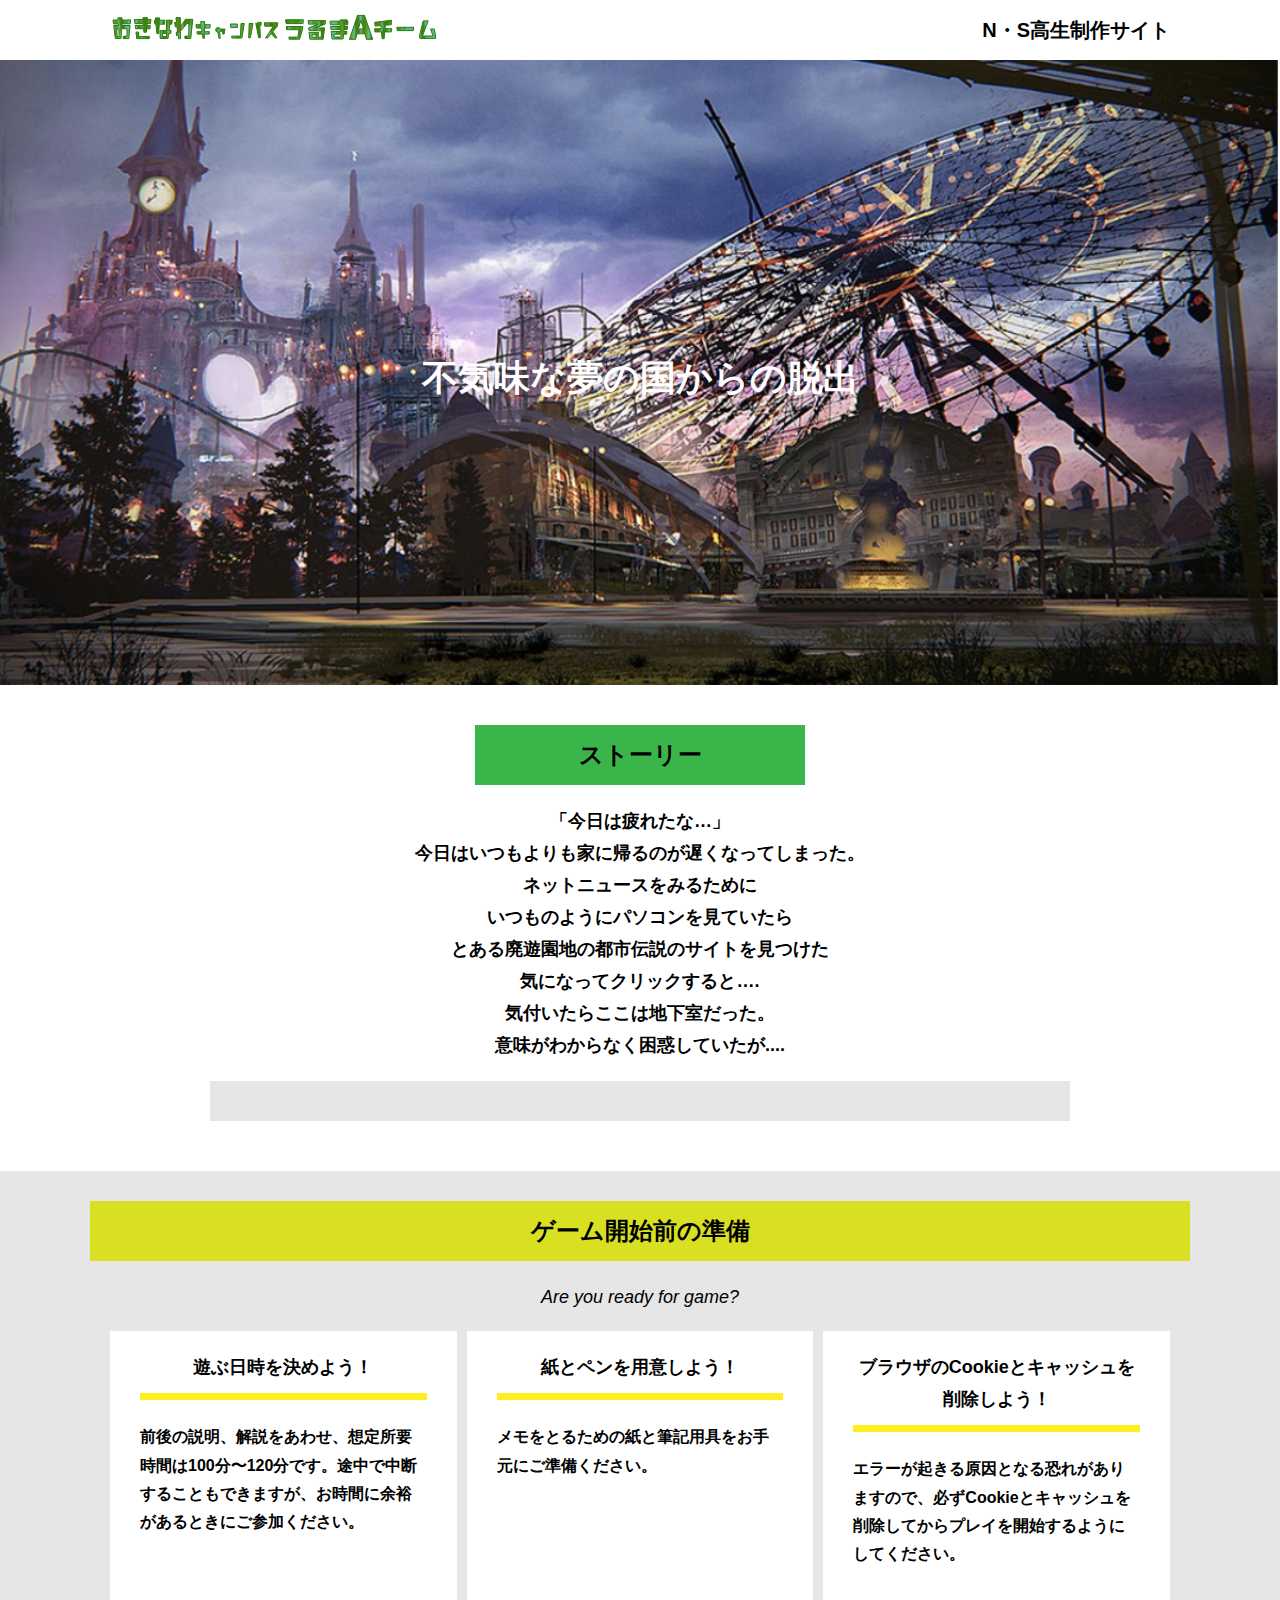
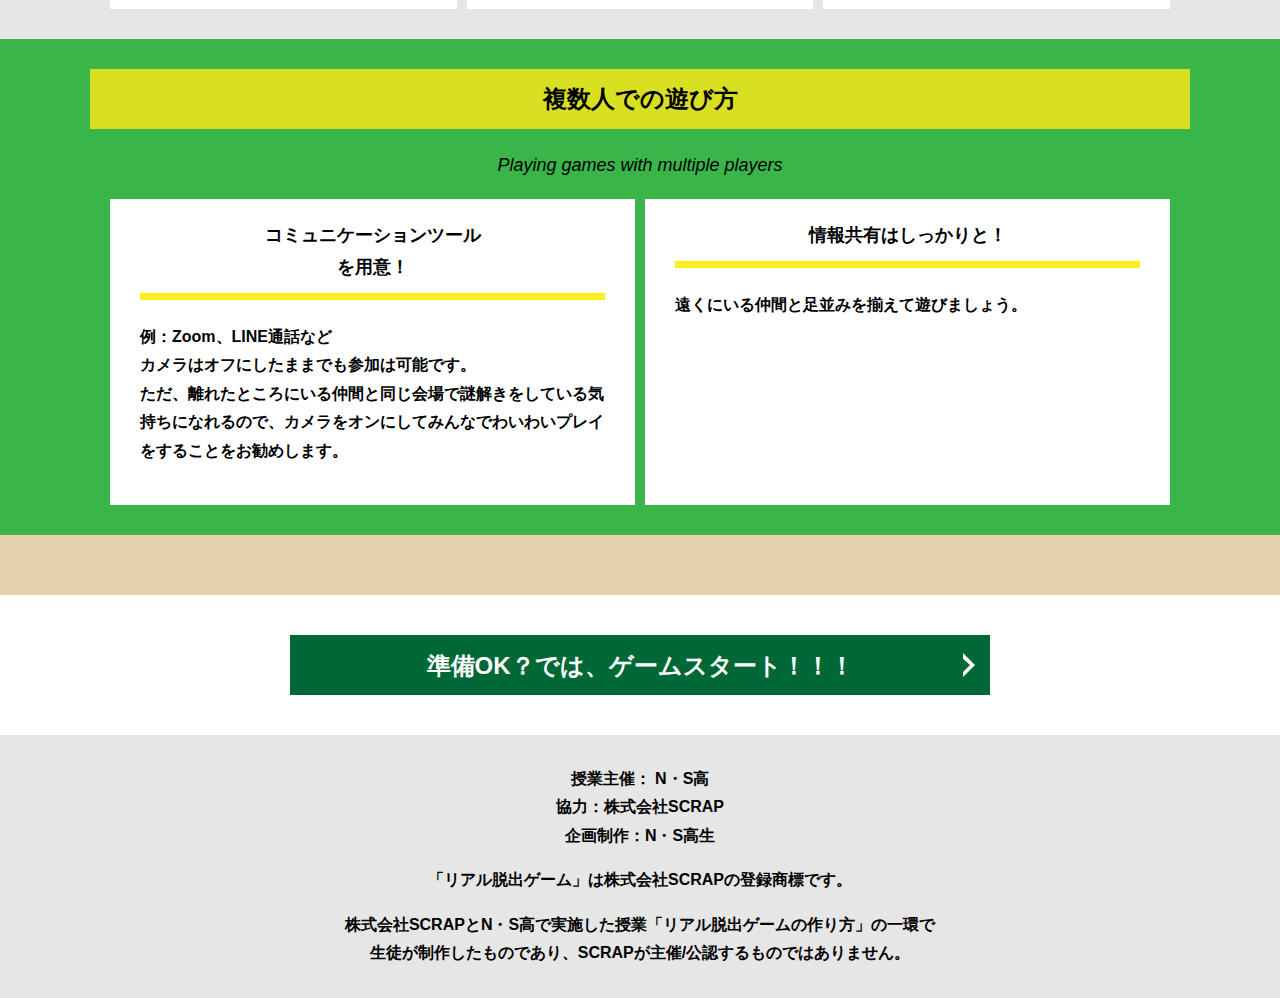
==== index.html @ d74c8246 "Update index.html" ====
<!DOCTYPE html>
<html lang="ja">
<head>
  <meta charset="UTF-8">
  <meta http-equiv="X-UA-Compatible" content="IE=edge">
  <meta name="viewport" content="width=device-width, initial-scale=1.0">
  <title>不気味な夢の国からの脱出 │ Project N</title>
  <link rel="stylesheet" href="assets/css/normalize.css">
  <link rel="stylesheet" href="assets/css/style.css">
</head>
<body>
  <svg width="0" height="0" class="hidden">
    <symbol xmlns="http://www.w3.org/2000/svg" viewBox="0 0 12.47 24.94" id="arrow" class="arrow_svg">
      <title>arrow</title>
      <polygon points="0 24.94 0 19.66 7.35 12.47 0 5.92 0 0 12.47 12.47 0 24.94"/>
    </symbol>
  </svg>
  <header class="header">
    <div class="container">
      <div class="header__logo"><img src="assets/images/logo.svg" alt="チームロゴ"></div>
      <div class="header__name">N・S高生制作サイト</div>
    </div>
  </header>
  <main class="main index-page">
    <!-- タイトルエリア　ここから -->
    <div class="main-title">
      <img src="assets/images/home.png" alt="" />
        <p class="main-title-text">不気味な夢の国からの脱出</p>
    </div>
    <!-- タイトルエリア　ここまで -->
    <section class="section section--story">
      <div class="container">
        <h2 class="section-title section-title--keycolor section-title--story">ストーリー</h2>
        <div class="story">
          <p class="text-center">「今日は疲れたな…」 <br>
              今日はいつもよりも家に帰るのが遅くなってしまった。<br>
              ネットニュースをみるために<br>
              いつものようにパソコンを見ていたら<br>
              とある廃遊園地の都市伝説のサイトを見つけた<br>
              気になってクリックすると….<br>
              気付いたらここは地下室だった。<br>
              意味がわからなく困惑していたが....</p>
          <div class="story__note__outer bg-color--gray">
            <ul class="story__note">
            </ul>
          </div>
        </div>
      </div>
    </section>
    <section class="section bg-color--gray">
      <div class="container">
        <h2 class="section-title">ゲーム開始前の準備</h2>
        <p class="font-eng text-center">Are you ready for game?</p>
        <!--
          class名"row"内のclass名"column"が横並びになります。
          改行する場合は以下のように追加してください。
          <div class="row">
            <div class="column">
              ～ 内容 ～
            </div>
          </div>
        -->
        <div class="row">
          <div class="column">
            <div class="card">
              <h3 class="card__title">遊ぶ日時を決めよう！</h3>
              <p class="card__content">前後の説明、解説をあわせ、想定所要時間は100分〜120分です。途中で中断することもできますが、お時間に余裕があるときにご参加ください。</p>
            </div>
          </div>
          <div class="column">
            <div class="card">
              <h3 class="card__title">紙とペンを用意しよう！</h3>
              <p class="card__content">メモをとるための紙と筆記用具をお手元にご準備ください。</p>
            </div>
          </div>
          <div class="column">
            <div class="card">
              <h3 class="card__title">ブラウザのCookieとキャッシュを<br>削除しよう！</h3>
              <p class="card__content">エラーが起きる原因となる恐れがありますので、必ずCookieとキャッシュを削除してからプレイを開始するようにしてください。</p>
            </div>
          </div>
        </div>
      </div>
    </section>
    <section class="section bg-color--keycolor">
      <div class="container">
        <h2 class="section-title">複数人での遊び方</h2>
        <p class="font-eng text-center">Playing games with multiple players</p>
        <div class="row">
          <div class="column">
            <div class="card">
              <h3 class="card__title">コミュニケーションツール<br>を用意！</h3>
              <p class="card__content">例：Zoom、LINE通話など<br>
                カメラはオフにしたままでも参加は可能です。<br>
                ただ、離れたところにいる仲間と同じ会場で謎解きをしている気持ちになれるので、カメラをオンにしてみんなでわいわいプレイをすることをお勧めします。</p>
            </div>
          </div>
          
          <div class="column">
            <div class="card">
              <h3 class="card__title">情報共有はしっかりと！</h3>
              <p class="card__content">遠くにいる仲間と足並みを揃えて遊びましょう。</p>
            </div>
          </div>
        </div>
      </div>
    </section>
    <section class="section  bg-color--skin">
      <div class="container">
            
          </div>
    </section>
    <section class="section">
      <div class="container">
        <a class="btn" href="main.html">準備OK？では、ゲームスタート！！！<svg class="btn__arrow"><use xlink:href="#arrow"></use></svg></a>
      </div>
    </section>

  </main>
  <footer class="footer section bg-color--gray">
    <div class="container">
      <p class="text-center">授業主催： N・S高<br>協力：株式会社SCRAP<br>企画制作：N・S高生</p>
      <p class="text-center">「リアル脱出ゲーム」は株式会社SCRAPの登録商標です。</p>
      <p class="text-center">株式会社SCRAPとN・S高で実施した授業「リアル脱出ゲームの作り方」の一環で<br>生徒が制作したものであり、SCRAPが主催/公認するものではありません。</p>
    </div>
  </footer>
</body>
</html>
---- assets/css/style.css ----
@charset "UTF-8";
/****************************
 * 共通CSSのテンプレートです。
*****************************/
*,
*::before,
*::after {
  -webkit-box-sizing: border-box;
          box-sizing: border-box;
}

html {
  font-size: 18px;
  -webkit-box-sizing: border-box;
          box-sizing: border-box;
}

body {
  overflow-x: hidden;
  font-family: "游ゴシック体", "Yu Gothic", YuGothic, "ヒラギノ角ゴ Pro", "Hiragino Kaku Gothic Pro", "メイリオ", "Meiryo", sans-serif;
  font-size: 18px;
  line-height: 1.77778;
  font-weight: bold;
  text-decoration: none;
  border: none;
  list-style: none;
  color: #000;
  margin: 0;
}

img {
  width: 100%;
}

figure {
  margin: 0;
}

figcaption {
  margin-top: 30px;
  font-size: 14px;
}

@media screen and (max-width: 767px) {
  figcaption {
    font-size: 13px;
  }
}

input[type=text] {
  font-size: 18px;
  border: none;
  padding: 25px 35px;
  display: block;
  margin: 0 auto;
  max-width: 580px;
  width: 100%;
}

::-webkit-input-placeholder {
  color: #999;
}

:-ms-input-placeholder {
  color: #999;
}

::-ms-input-placeholder {
  color: #999;
}

::placeholder {
  color: #999;
}

button {
  cursor: pointer;
  display: block;
  border: none;
  margin: 0 auto;
  background-color: #006837;
  color: #fff;
  width: 287px;
  height: 55px;
}

/*******************
* Layout
*******************/
.section {
  padding-top: 30px;
  padding-bottom: 30px;
}

.section--clear {
  /* ステージクリア画面 */
  position: fixed;
  display: none;
  /* 読み込み時に一瞬表示されるのを防ぐ */
  -webkit-box-pack: center;
      -ms-flex-pack: center;
          justify-content: center;
  -webkit-box-align: center;
      -ms-flex-align: center;
          align-items: center;
  top: 0;
  bottom: 0;
  left: 0;
  right: 0;
  z-index: 200;
}

.section--clear.isClear {
  display: -webkit-box;
  display: -ms-flexbox;
  display: flex;
}

.container {
  width: 1100px;
  padding-left: 20px;
  padding-right: 20px;
  margin: 0 auto;
}

@media screen and (max-width: 1100px) {
  .container {
    width: calc(100% - 40px);
  }
}

.row {
  display: -webkit-box;
  display: -ms-flexbox;
  display: flex;
  -ms-flex-line-pack: stretch;
      align-content: stretch;
  gap: 10px;
}

.row + .row {
  margin-top: 20px;
}

.column {
  width: 100%;
}

.card {
  background-color: #fff;
  margin-bottom: 20px;
  height: 100%;
}

.card__title {
  font-size: 18px;
  text-align: center;
  margin: 0;
  padding: 20px 30px;
  position: relative;
  cursor: pointer;
}

.card__content {
  -webkit-transition: all 0.3s;
  transition: all 0.3s;
  font-size: 16px;
  padding: 20px 30px;
  margin: 0;
  position: relative;
}

.card__content::before {
  display: block;
  content: '';
  width: calc(100% - 60px);
  height: 7px;
  background-color: #fcee21;
  position: absolute;
  top: -10px;
  left: 30px;
}

.hint-page .card {
  height: auto;
}

.hint-page .card__content {
  display: none;
  text-align: center;
}

.hint-page .card__arrow {
  position: absolute;
  top: calc(50% - 12px);
  right: 45px;
  -webkit-transform: rotate(90deg);
          transform: rotate(90deg);
  -webkit-transition: all 0.3s;
  transition: all 0.3s;
  fill: #009245;
  width: 12px;
  height: 24px;
}

.hint-page .card.is-open .card__content {
  display: block;
}

.hint-page .card.is-open .card__arrow {
  -webkit-transform: rotate(-90deg);
          transform: rotate(-90deg);
}

.box {
  padding: 35px 30px;
}

.youtube {
  position: relative;
  width: 100%;
  padding-top: 56.25%;
}

.youtube iframe {
  position: absolute;
  top: 0;
  left: 0;
  width: 100%;
  height: 100%;
}

.youtube__container {
  max-width: 800px;
  margin: 0 auto;
}

/*********************
* Color
*********************/
.bg-color--keycolor {
  background-color: #39b54a;
}

.bg-color--subcolor {
  background-color: #d9e021;
}

.bg-color--gray {
  background-color: #e6e6e6;
}

/*********************
* title
**********************/

.main-title {
  position: relative;
          
}
.main-title img{
      width: 100%;
}

.main-title-text {
  font-family: serif;
  color: #fff;
  font-size: 36px;
  margin: 0;
  padding: 0;
  position: absolute;
  top: 50%;
  left: 50%;
  transform: translate(-50%,-50%);
  width: 100%;
  text-align: center;
 }


.sub-title {
  text-align: center;
  font-size: 18px;
  line-height: 1.66667;
}

.sub-title__bg {
  background-color: #fcee21;
  padding-left: 1rem;
  padding-right: 1rem;
}

.section-title {
  font-size: 24px;
  line-height: 1.75;
  text-align: center;
  padding: 9px 20px;
  background-color: #d9e021;
  margin: 0 -20px 20px -20px;
}

.section-title__stage {
  display: inline-block;
  margin-right: 2rem;
}

.section-title--keycolorlight {
  background-color: #8cc63f;
}

.section-title--keycolorlight .section-title__stage {
  color: #fff;
}

.section-title--keycolor {
  background-color: #39b54a;
}

.section-title--story {
  width: 330px;
  margin: 0 auto 20px;
}

.section-title--border {
  position: relative;
  font-size: 30px;
  text-align: center;
  line-height: 1.06667;
  margin: 0;
  padding-bottom: 15px;
  color: #006837;
}

.section-title--border::after {
  position: absolute;
  bottom: 0;
  left: calc(50% - 95px);
  display: block;
  content: '';
  background-color: #fff;
  height: 2.6px;
  width: 190px;
}

/******************
* text
******************/
.font-eng {
  font-style: italic;
  font-weight: normal;
}

/*************************
* Button
*************************/
.btn {
  display: block;
  text-decoration: none;
  cursor: pointer;
  background-color: #006837;
  color: #fff;
  font-size: 24px;
  line-height: 1.54167;
  text-align: center;
  padding: 11.5px;
  width: calc(100% - 40px);
  max-width: 700px;
  margin: 10px auto;
  position: relative;
}

.btn:hover {
  opacity: 0.7;
}

.btn__arrow {
  position: absolute;
  top: calc(50% - 12px);
  right: 15px;
  fill: #fff;
  width: 12px;
  height: 24px;
}

/****************
* header
*****************/
.header {
  background-color: #fff;
  height: 60px;
}

.header .container {
  display: -webkit-box;
  display: -ms-flexbox;
  display: flex;
  -webkit-box-pack: justify;
      -ms-flex-pack: justify;
          justify-content: space-between;
  -webkit-box-align: center;
      -ms-flex-align: center;
          align-items: center;
  height: 100%;
}

.header__logo {
  width: 330px;
  height: 42px;
}

.header__name {
  font-size: 20px;
  line-height: 1.1;
}

.footer {
  font-size: 16px;
}

.footer p:first-child {
  margin-top: 0;
}

.footer p:last-child {
  margin-bottom: 0;
}

/********************
* main
********************/
.story__note {
  margin: 0;
}

.story__note__outer {
  width: 860px;
  display: -webkit-box;
  display: -ms-flexbox;
  display: flex;
  padding: 20px;
  margin: 20px auto;
  -webkit-box-pack: center;
      -ms-flex-pack: center;
          justify-content: center;
}

@media screen and (max-width: 940px) {
  .story__note__outer {
    width: 100%;
  }
}

.stage-column__container + .stage-column__container {
  border-top: 2px solid #fff;
}

.answer {
  font-size: 18px;
  margin-bottom: 20px;
  line-height: 80px;
  word-spacing: 20px;
}

.err-message {
  color: #c1272d;
  font-size: 18px;
  text-align: center;
}

.link-hint {
  text-align: center;
  display: block;
  margin-top: 20px;
}

.clear-message {
  background-color: #d9e021;
  padding: 30px 30px 60px;
  position: relative;
}

.clear-message__title {
  position: relative;
  display: block;
  text-align: center;
  color: #006837;
  font-size: 30px;
  padding-bottom: 10px;
  margin-bottom: 35px;
}

.clear-message__title::after {
  content: '';
  position: absolute;
  display: block;
  width: 183px;
  height: 2px;
  background-color: #fff;
  bottom: 0;
  left: calc(50% - (183px/2));
}

.clear-message__content {
  text-align: center;
}

.clear-message__btn {
  position: absolute;
  bottom: -30px;
  left: calc(50% - 144px);
  width: 288px;
  margin: 0;
}
.intro_text {
  text-align: center;
  background-color: white;
  margin: 0;
}
.bg-color--skin {
  background-color: #e4d3ab
}
/********************
* Utility
********************/
.text-center {
  text-align: center;
}

.text-left {
  text-align: left;
}

.text-right {
  text-align: right;
}

.hidden {
  display: none;
}
/*# sourceMappingURL=style.css.map */
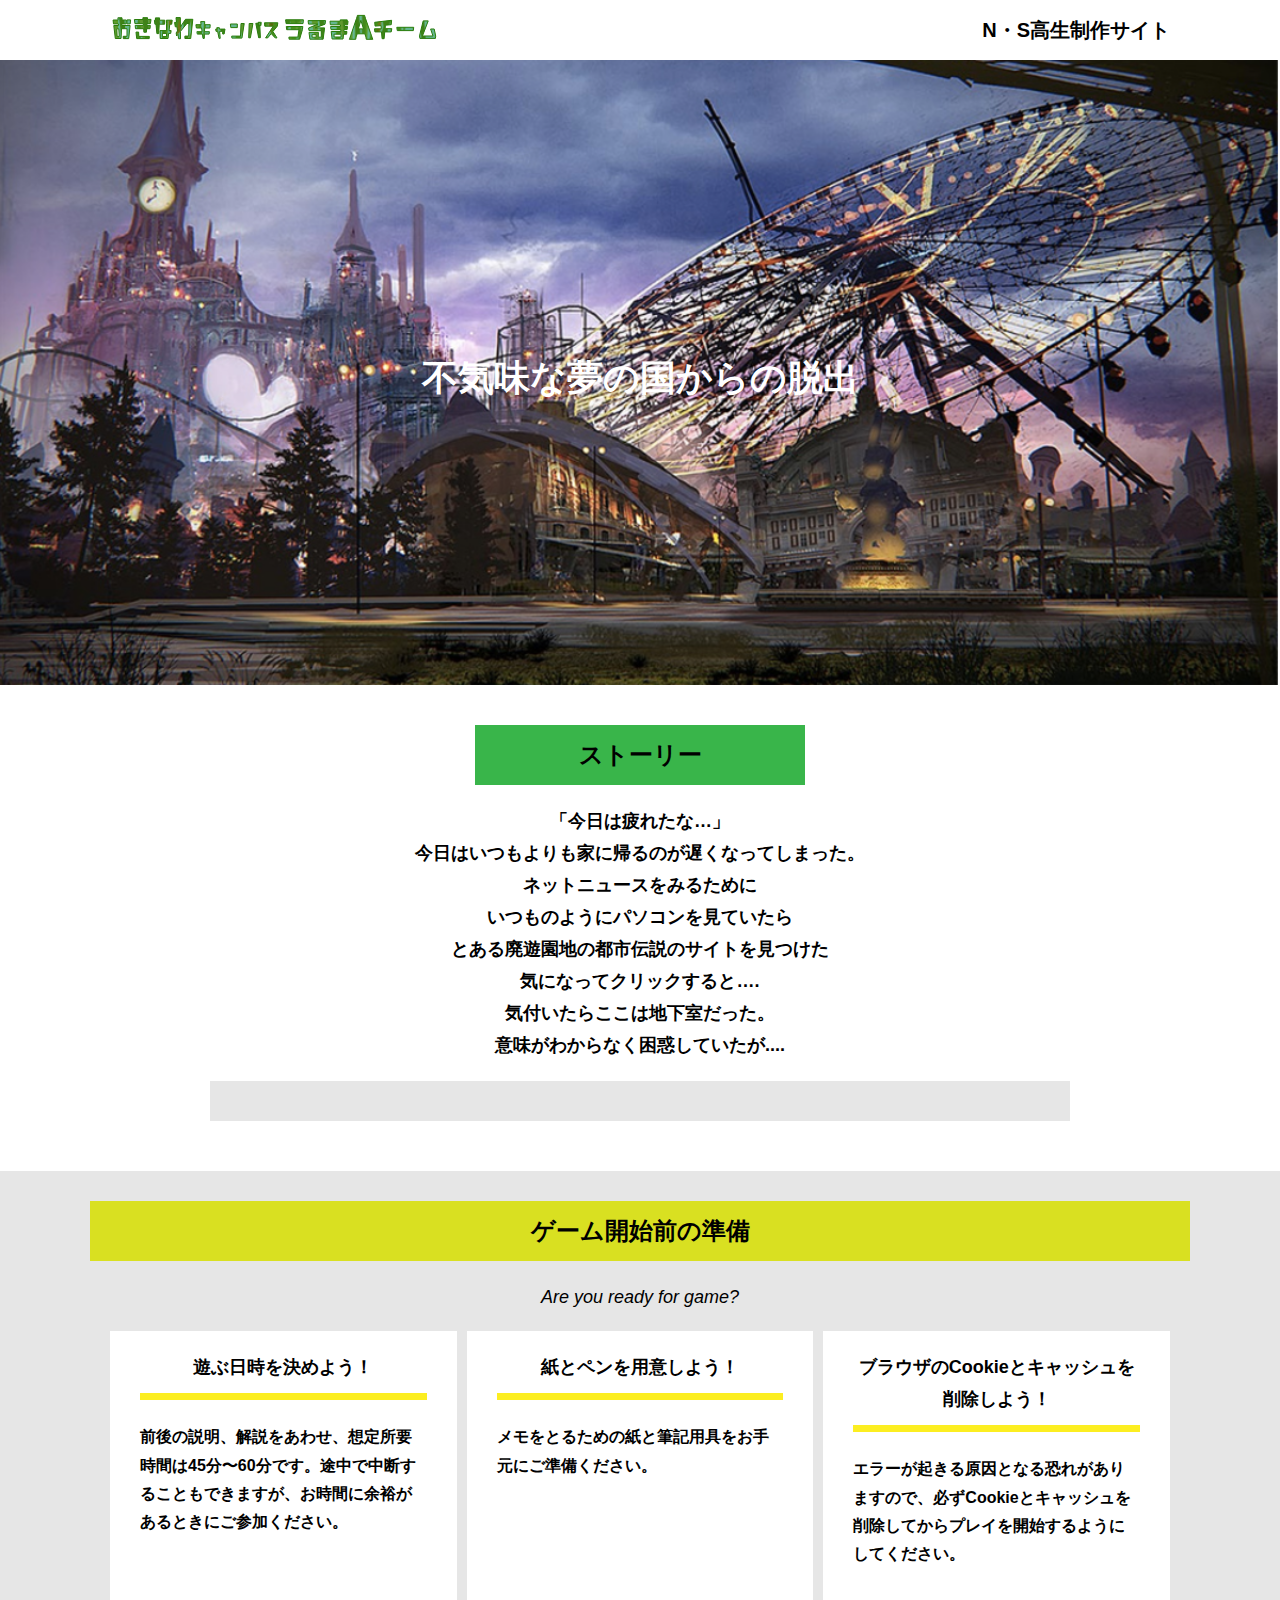
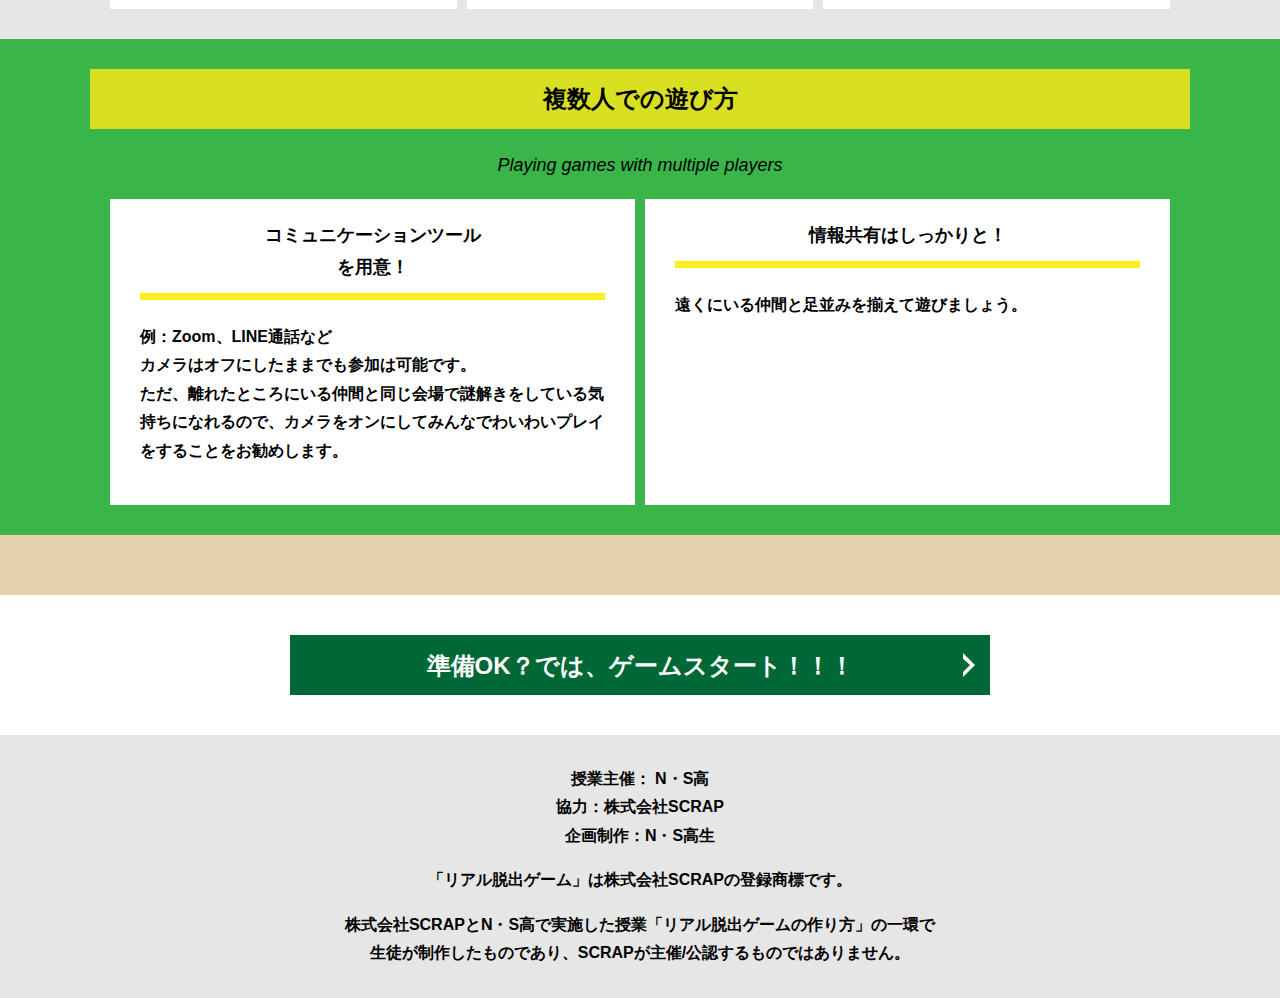
==== commit 614e8f4a: "Update index.html" ====
--- a/index.html
+++ b/index.html
@@ -41,8 +41,6 @@
               気付いたらここは地下室だった。<br>
               意味がわからなく困惑していたが....</p>
           <div class="story__note__outer bg-color--gray">
-            <ul class="story__note">
-            </ul>
           </div>
         </div>
       </div>
@@ -64,7 +62,7 @@
           <div class="column">
             <div class="card">
               <h3 class="card__title">遊ぶ日時を決めよう！</h3>
-              <p class="card__content">前後の説明、解説をあわせ、想定所要時間は100分〜120分です。途中で中断することもできますが、お時間に余裕があるときにご参加ください。</p>
+              <p class="card__content">前後の説明、解説をあわせ、想定所要時間は45分〜60分です。途中で中断することもできますが、お時間に余裕があるときにご参加ください。</p>
             </div>
           </div>
           <div class="column">
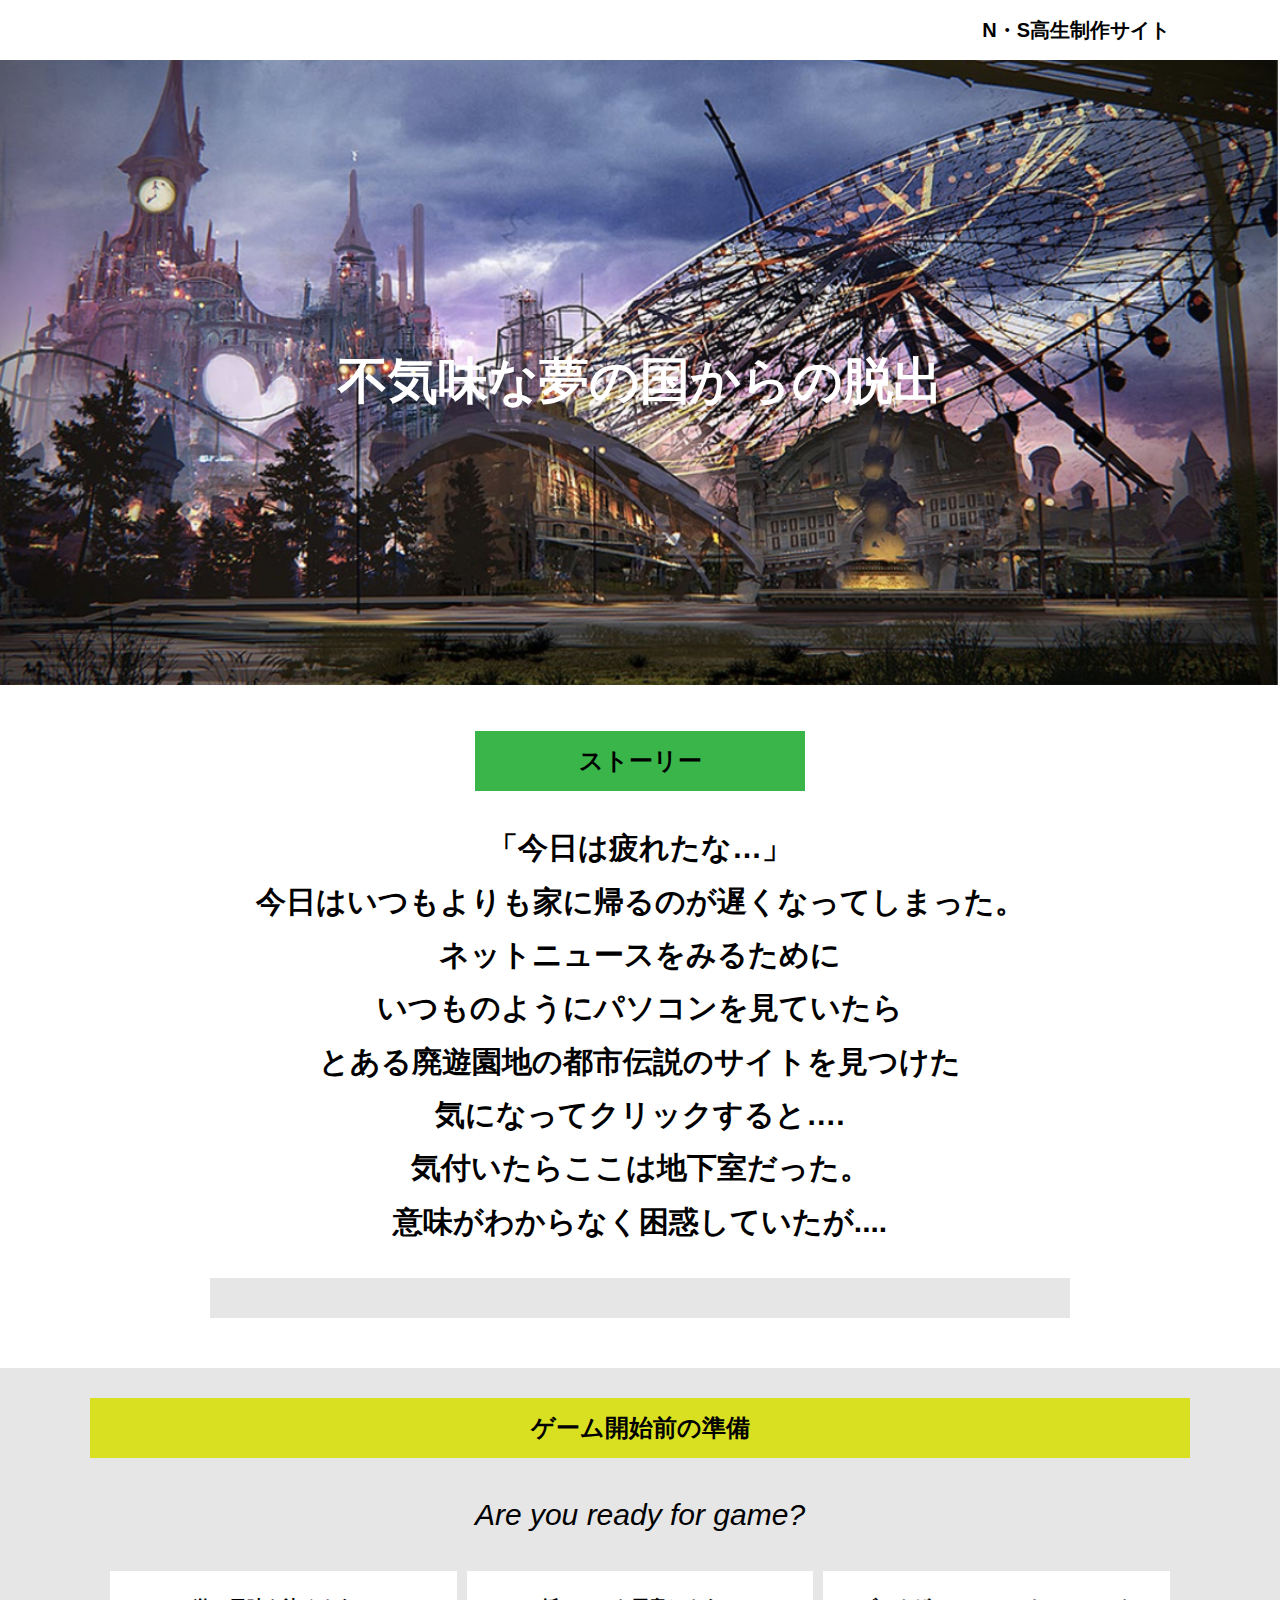
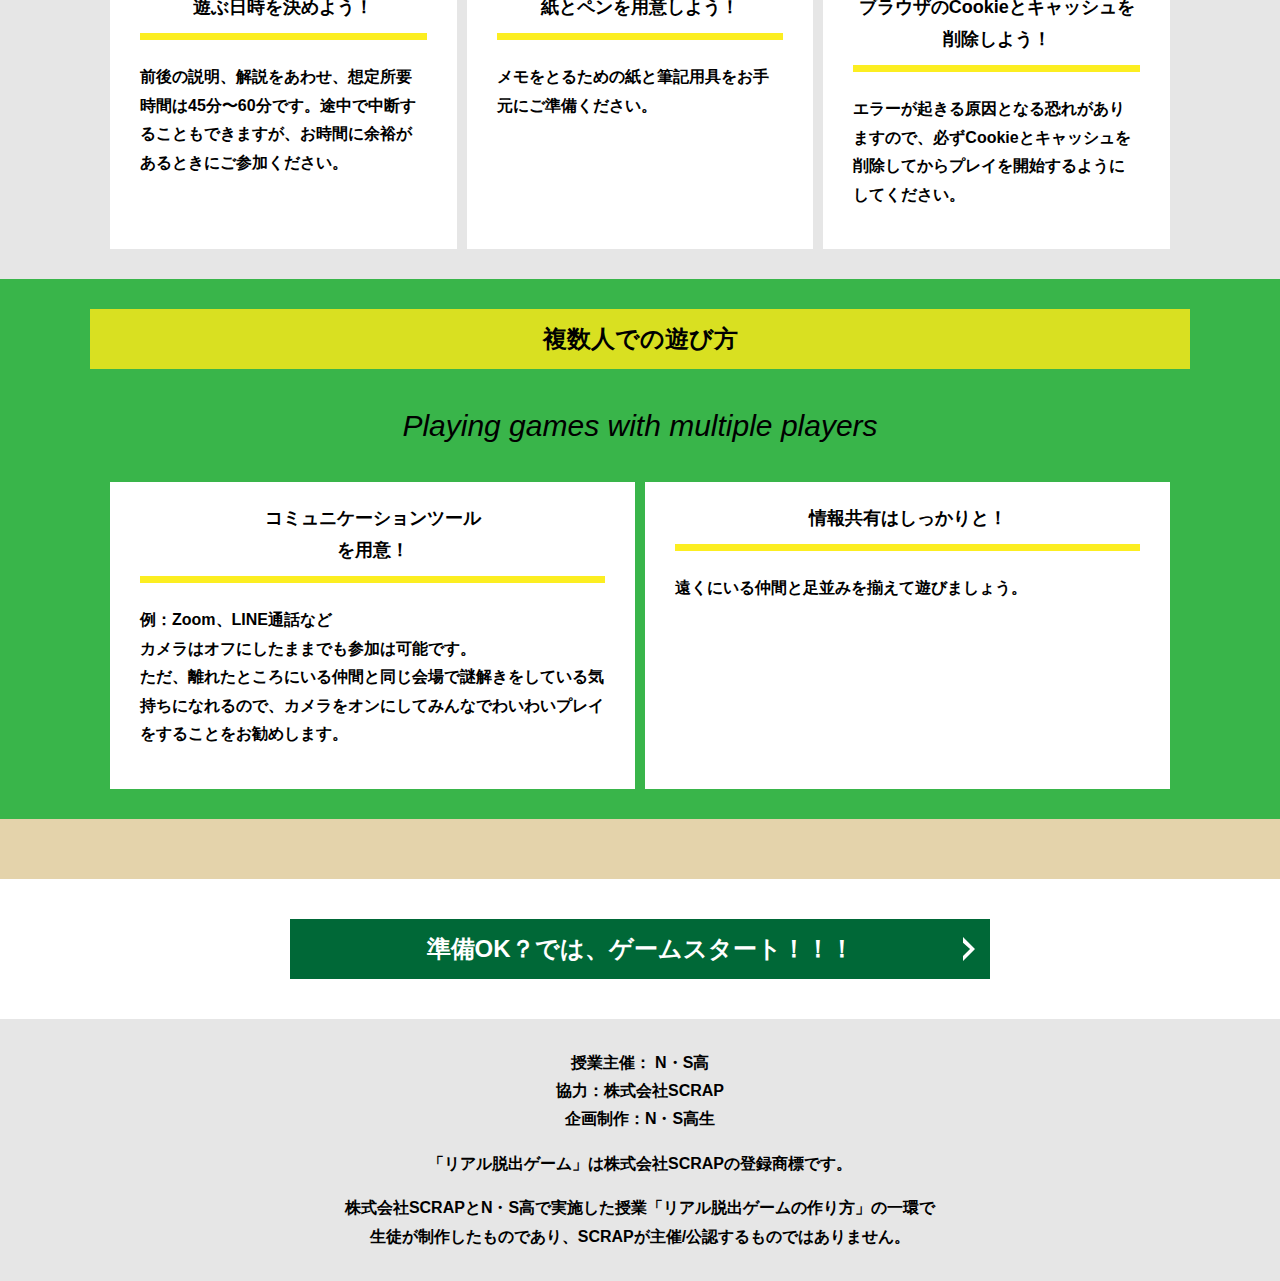
==== commit c42222c0: "Update index.html" ====
--- a/index.html
+++ b/index.html
@@ -17,7 +17,7 @@
   </svg>
   <header class="header">
     <div class="container">
-      <div class="header__logo"><img src="assets/images/logo.svg" alt="チームロゴ"></div>
+      <div class="header__logo"><h2>タイトル</h2></div>
       <div class="header__name">N・S高生制作サイト</div>
     </div>
   </header>
--- a/assets/css/style.css
+++ b/assets/css/style.css
@@ -18,7 +18,7 @@
 body {
   overflow-x: hidden;
   font-family: "游ゴシック体", "Yu Gothic", YuGothic, "ヒラギノ角ゴ Pro", "Hiragino Kaku Gothic Pro", "メイリオ", "Meiryo", sans-serif;
-  font-size: 18px;
+  font-size: 30px;
   line-height: 1.77778;
   font-weight: bold;
   text-decoration: none;
@@ -265,7 +265,7 @@
 .main-title-text {
   font-family: serif;
   color: #fff;
-  font-size: 36px;
+  font-size: 50px;
   margin: 0;
   padding: 0;
   position: absolute;
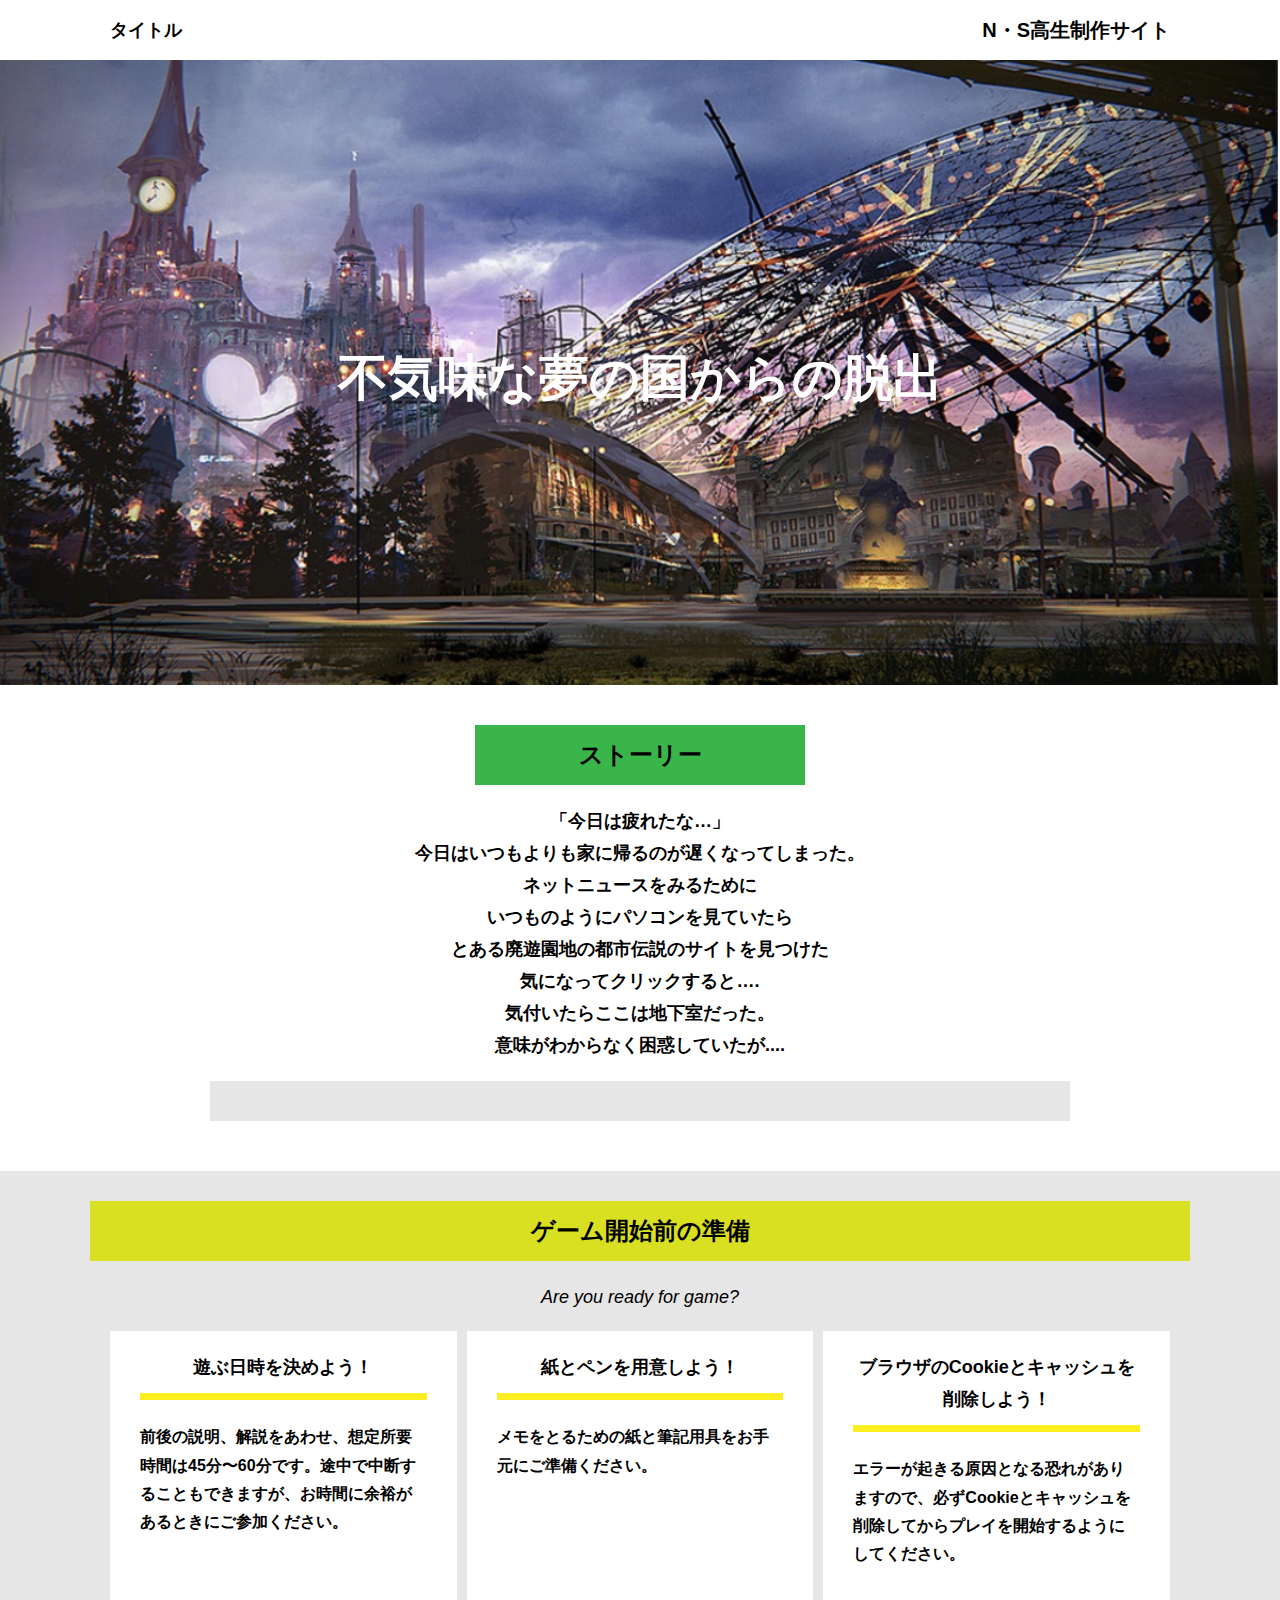
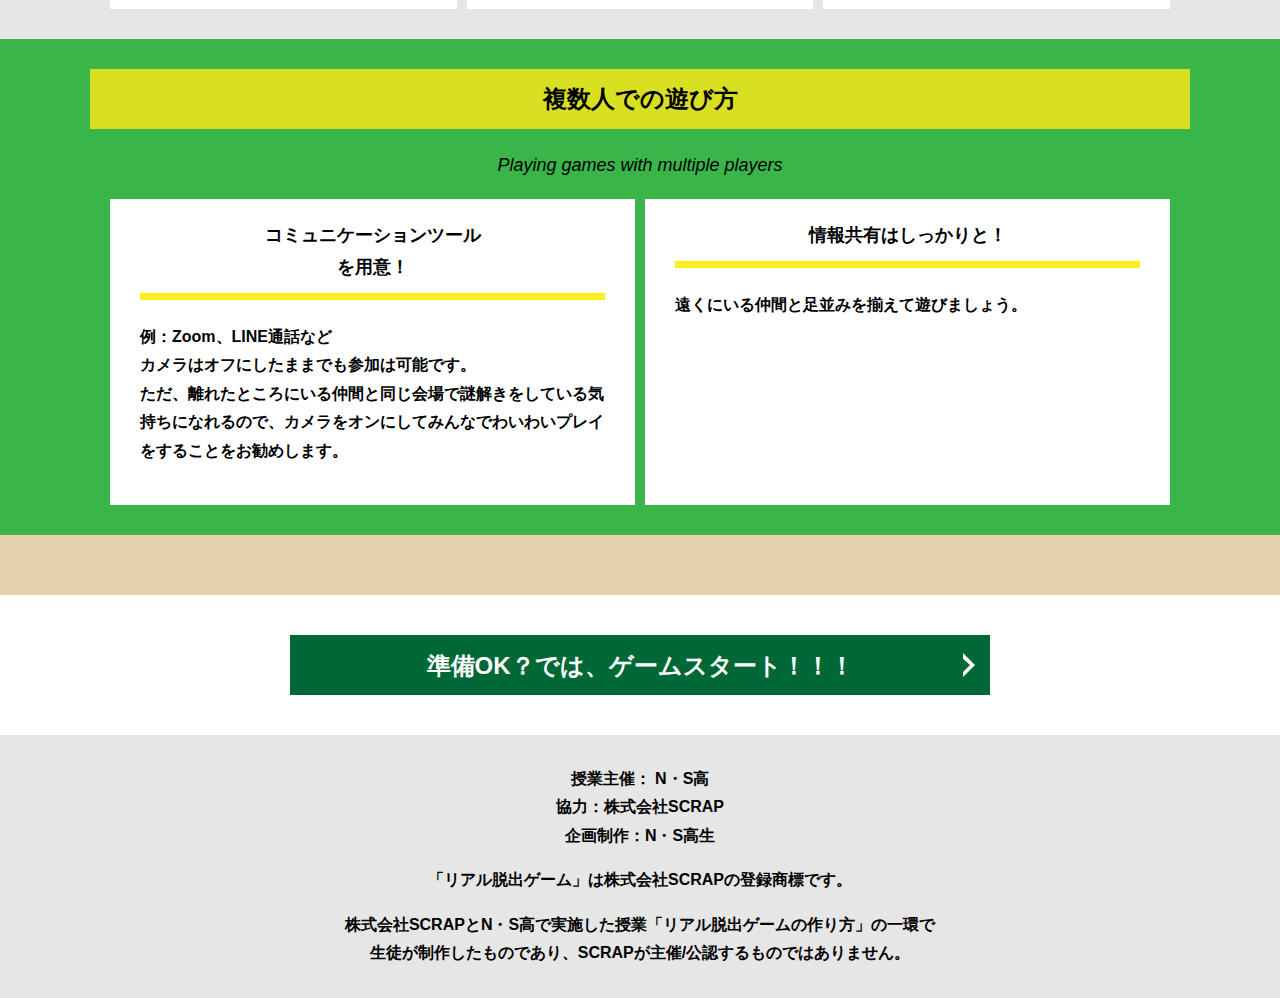
==== commit e1cd23ec: "Update index.html" ====
--- a/index.html
+++ b/index.html
@@ -17,7 +17,7 @@
   </svg>
   <header class="header">
     <div class="container">
-      <div class="header__logo"><h2>タイトル</h2></div>
+      <div class="header__logo"><h4>タイトル</h4></div>
       <div class="header__name">N・S高生制作サイト</div>
     </div>
   </header>
--- a/assets/css/style.css
+++ b/assets/css/style.css
@@ -18,7 +18,7 @@
 body {
   overflow-x: hidden;
   font-family: "游ゴシック体", "Yu Gothic", YuGothic, "ヒラギノ角ゴ Pro", "Hiragino Kaku Gothic Pro", "メイリオ", "Meiryo", sans-serif;
-  font-size: 30px;
+  font-size: 18px;
   line-height: 1.77778;
   font-weight: bold;
   text-decoration: none;
@@ -403,8 +403,7 @@
 }
 
 .header__logo {
-  width: 330px;
-  height: 42px;
+  
 }
 
 .header__name {
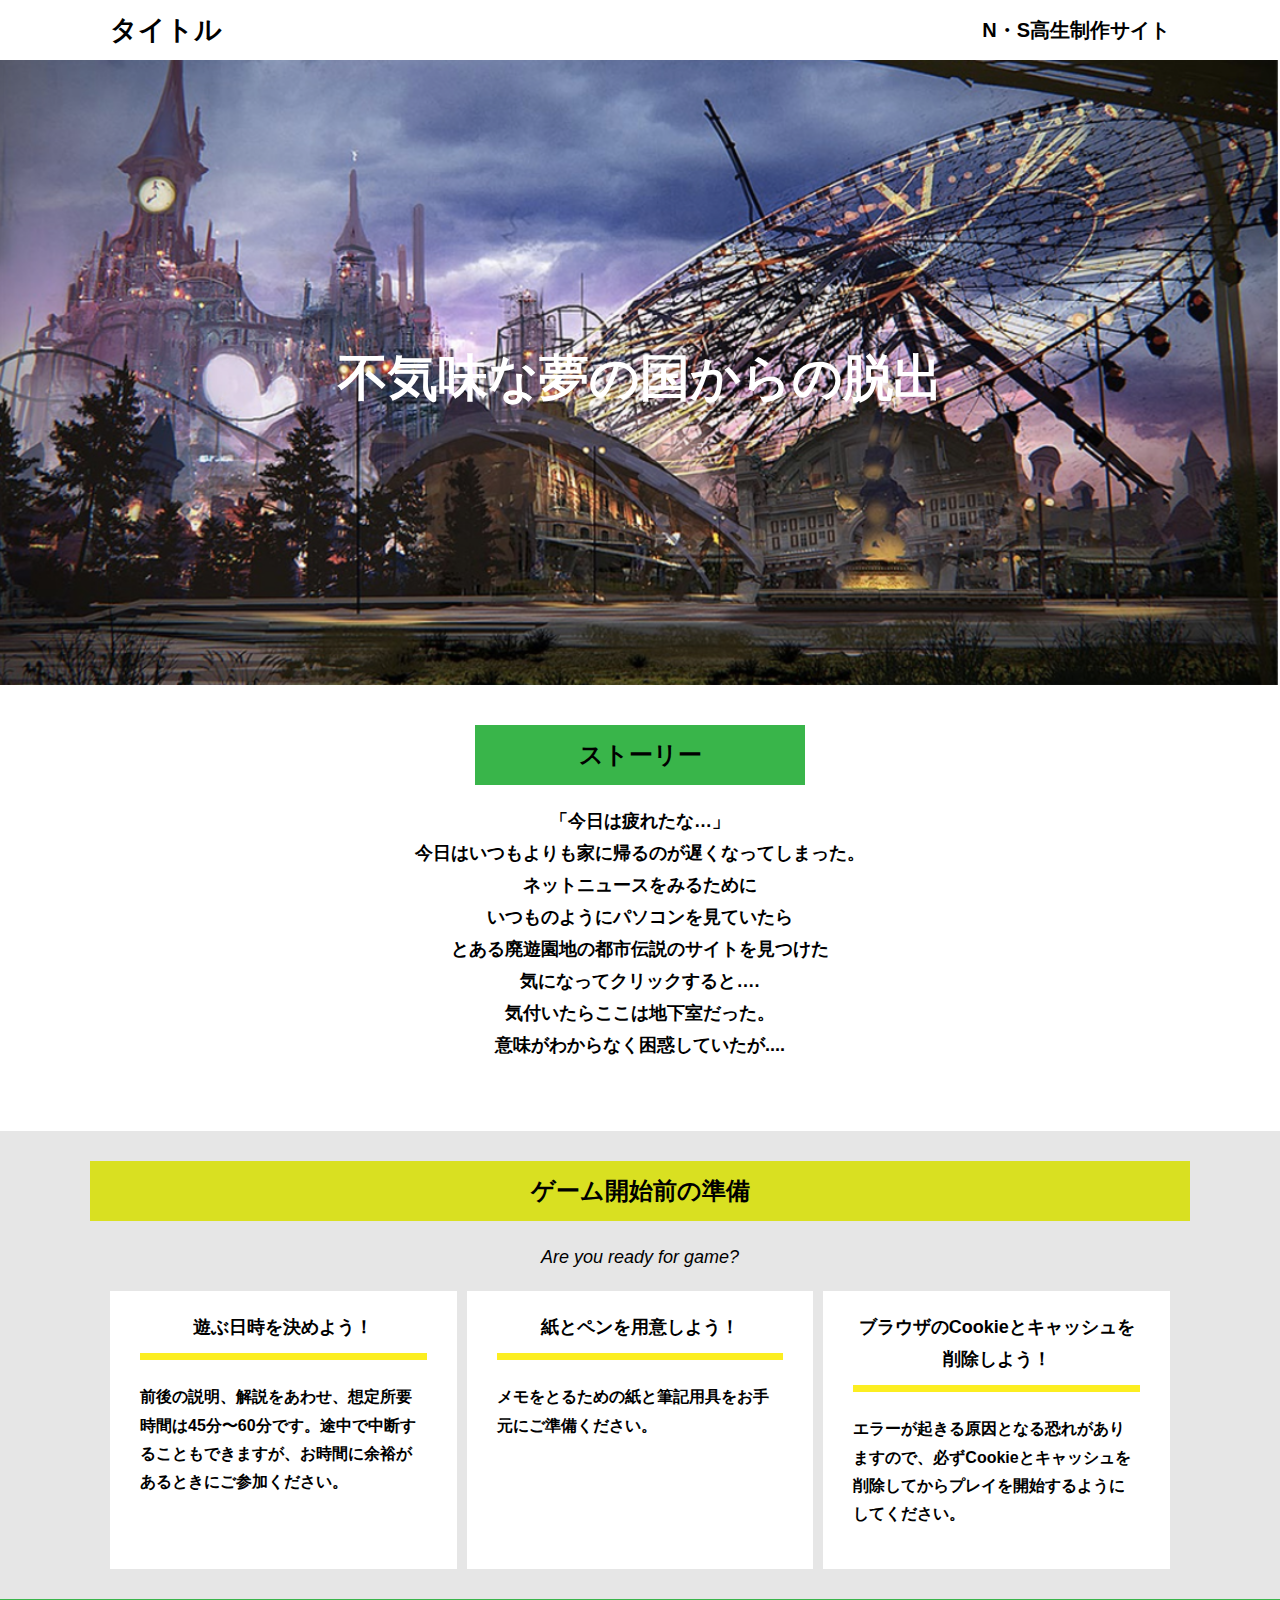
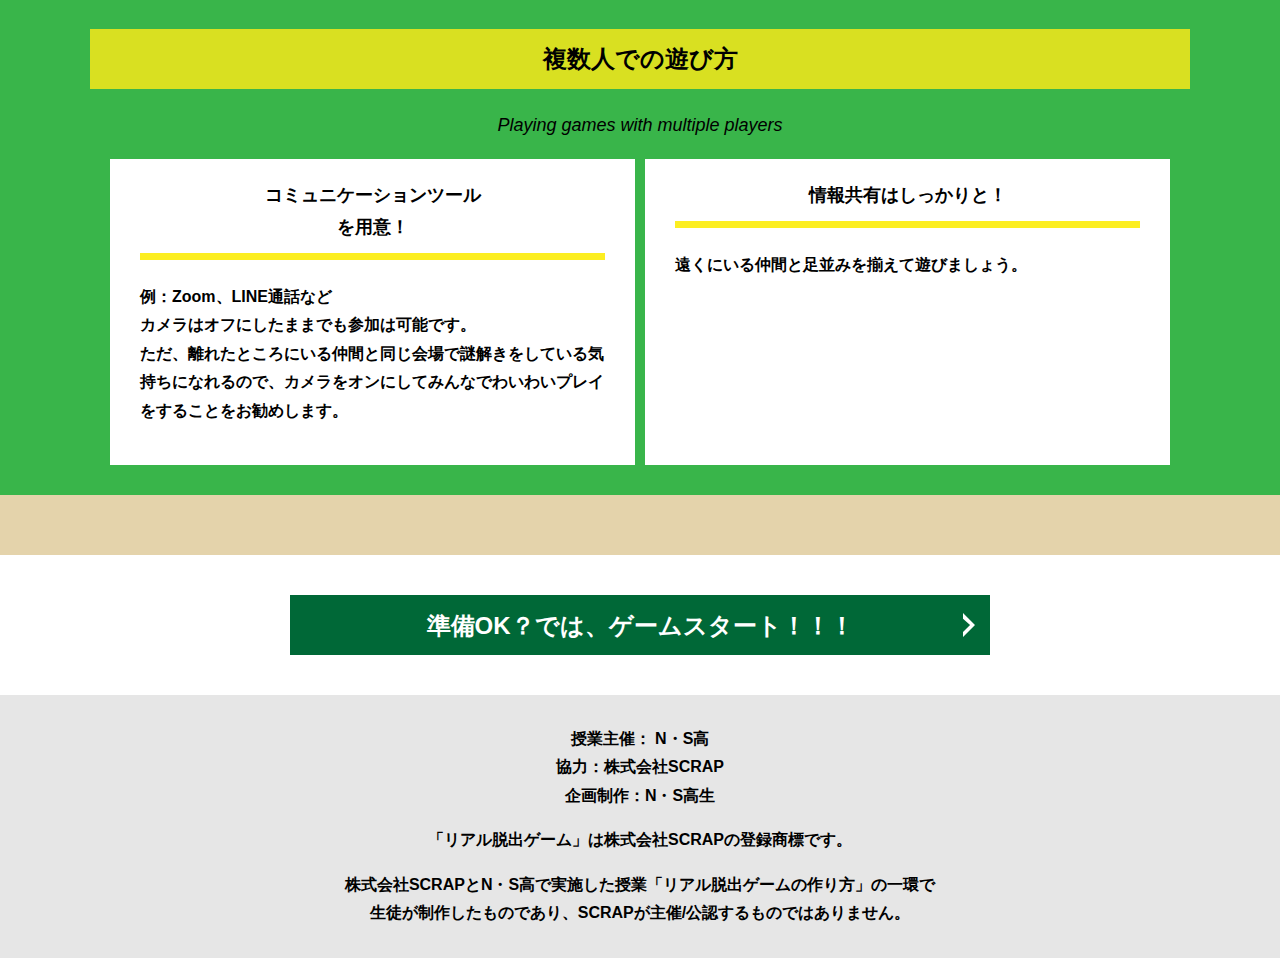
==== commit 91994eac: "Update index.html" ====
--- a/index.html
+++ b/index.html
@@ -17,7 +17,7 @@
   </svg>
   <header class="header">
     <div class="container">
-      <div class="header__logo"><h4>タイトル</h4></div>
+      <div class="header__logo"><h2>タイトル</h2></div>
       <div class="header__name">N・S高生制作サイト</div>
     </div>
   </header>
--- a/assets/css/style.css
+++ b/assets/css/style.css
@@ -440,6 +440,7 @@
   -webkit-box-pack: center;
       -ms-flex-pack: center;
           justify-content: center;
+  padding: 0;
 }
 
 @media screen and (max-width: 940px) {
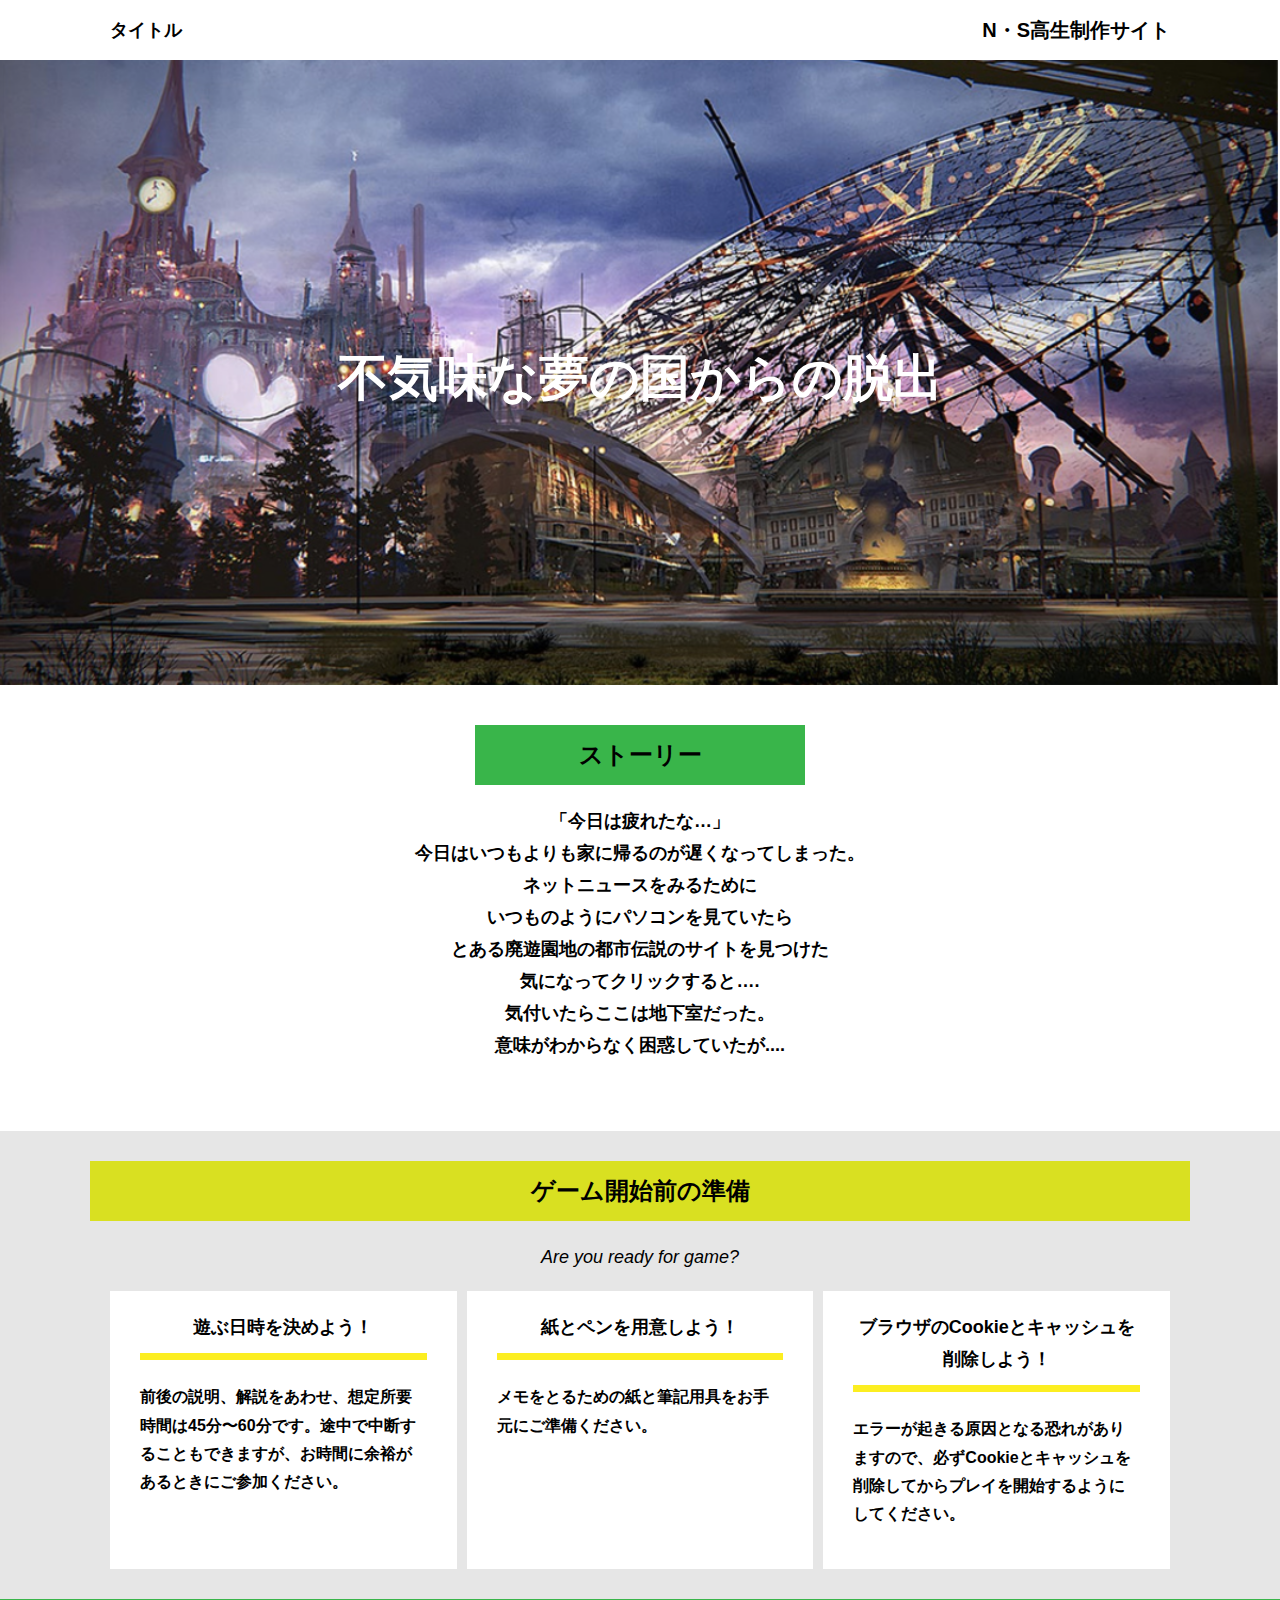
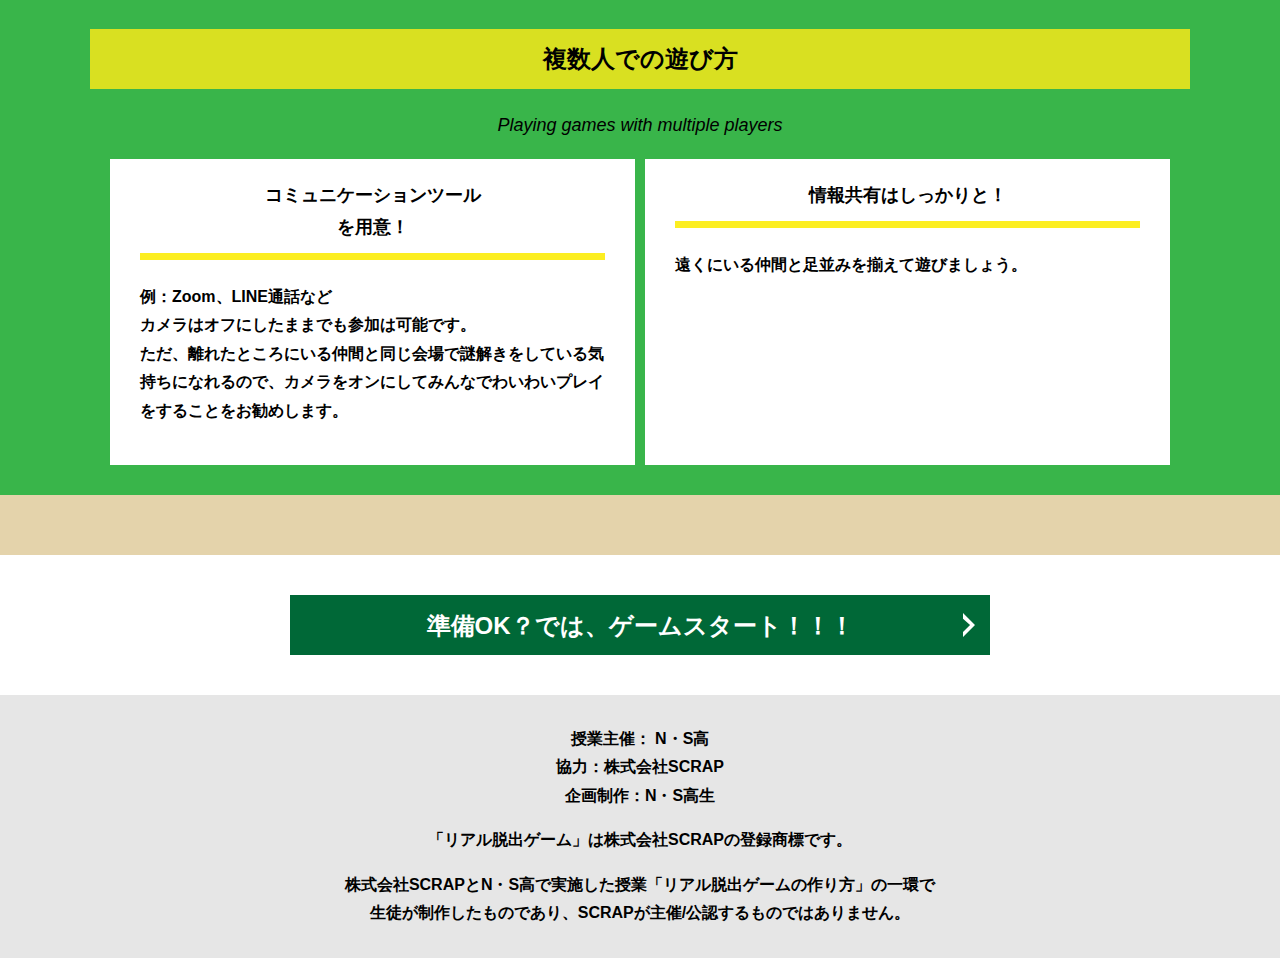
==== commit f0e45b3a: "Update index.html" ====
--- a/index.html
+++ b/index.html
@@ -17,7 +17,7 @@
   </svg>
   <header class="header">
     <div class="container">
-      <div class="header__logo"><h2>タイトル</h2></div>
+      <div class="header__logo"><h4>タイトル</h4></div>
       <div class="header__name">N・S高生制作サイト</div>
     </div>
   </header>
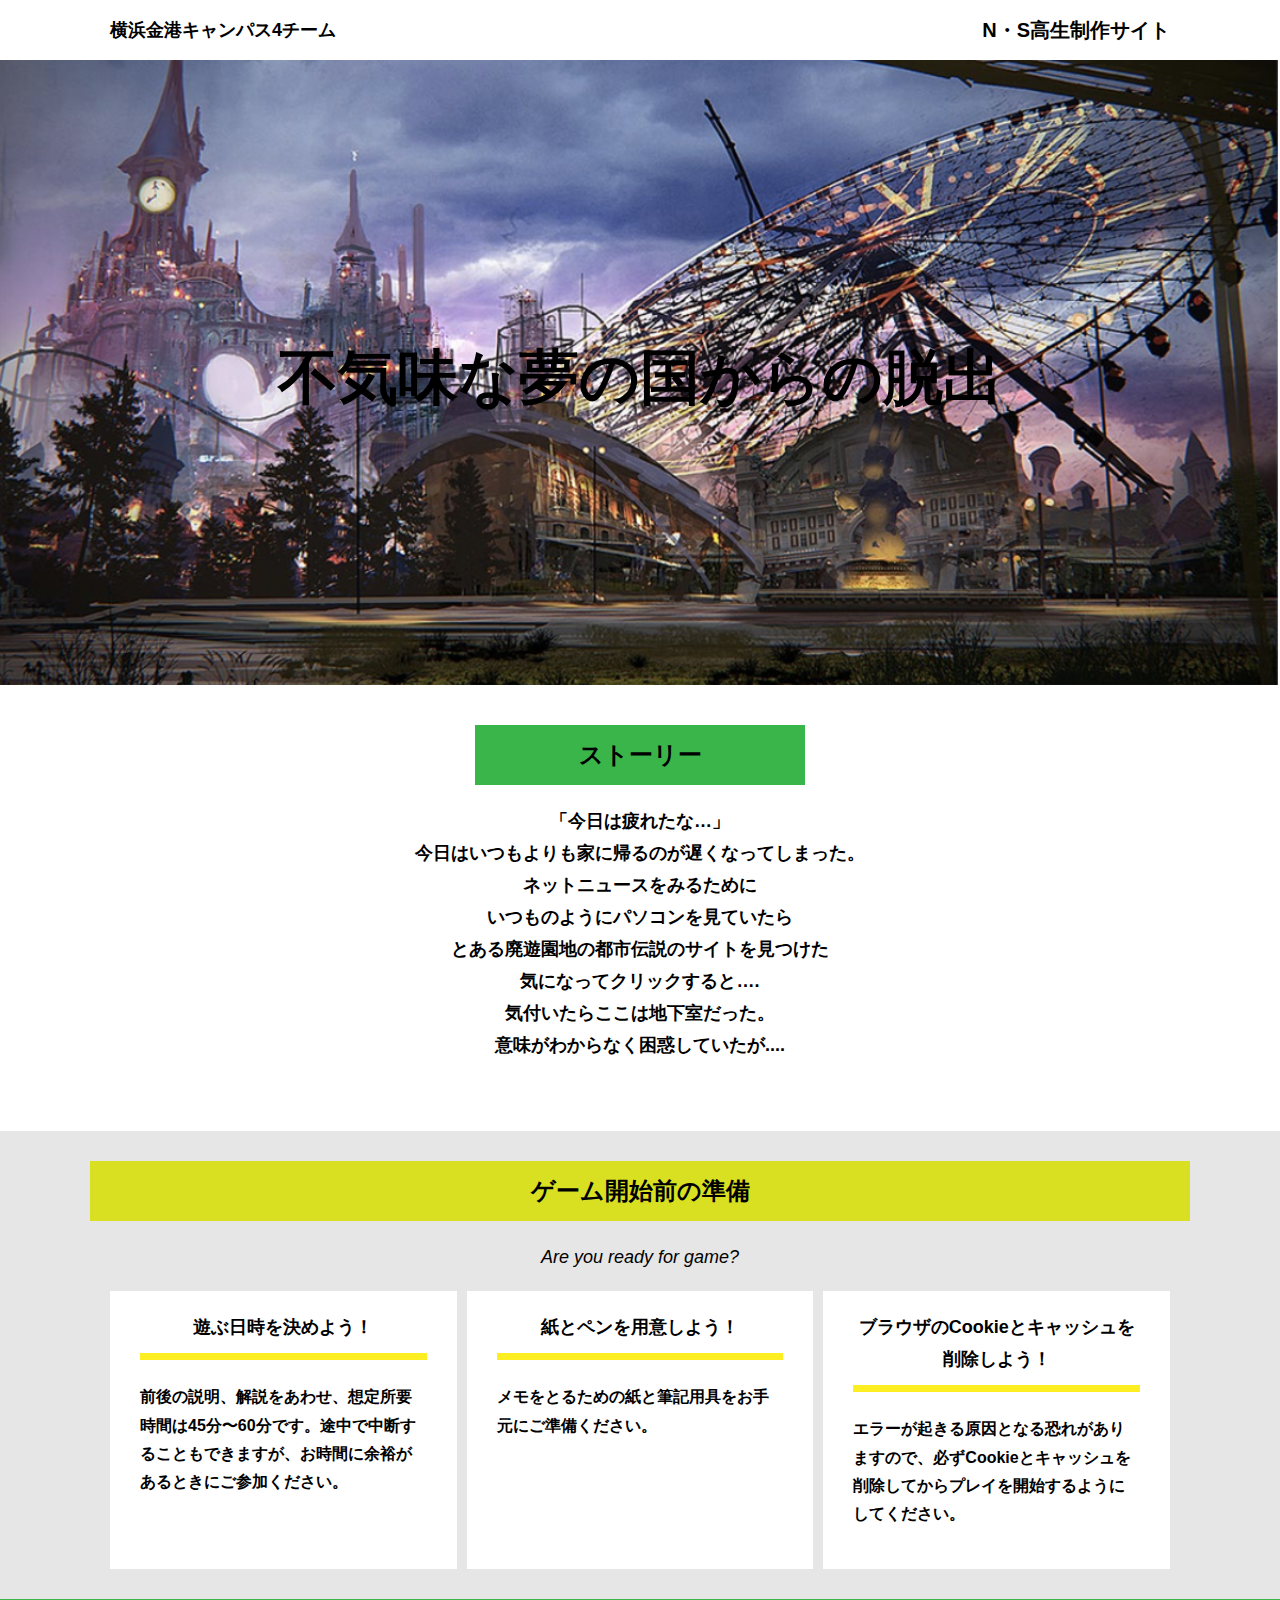
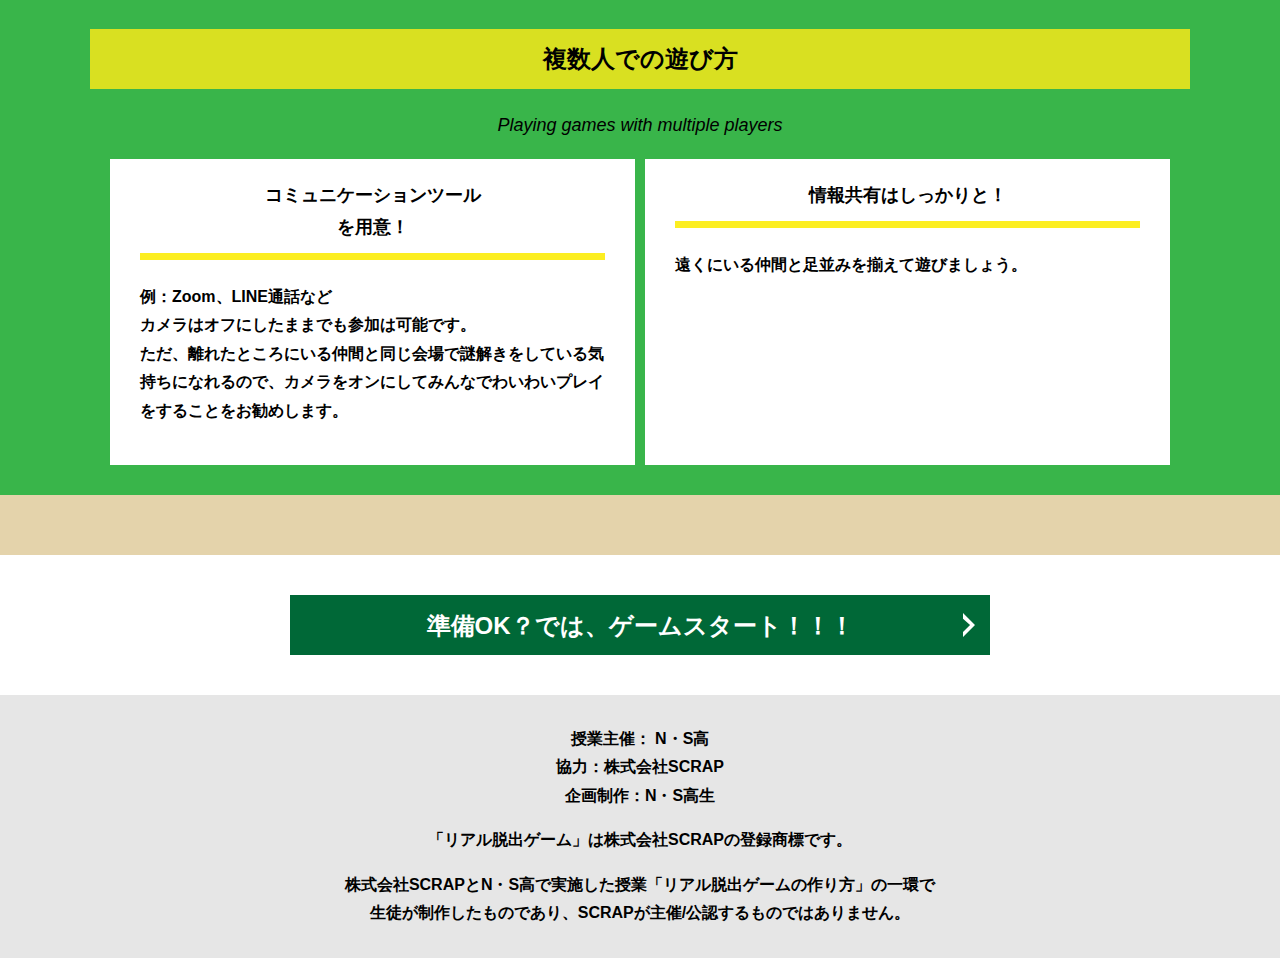
==== commit b4a91cf8: "Update index.html" ====
--- a/index.html
+++ b/index.html
@@ -17,7 +17,7 @@
   </svg>
   <header class="header">
     <div class="container">
-      <div class="header__logo"><h4>タイトル</h4></div>
+      <div class="header__logo"><h4>横浜金港キャンパス4チーム</h4></div>
       <div class="header__name">N・S高生制作サイト</div>
     </div>
   </header>
--- a/assets/css/style.css
+++ b/assets/css/style.css
@@ -256,6 +256,7 @@
 
 .main-title {
   position: relative;
+  margin: 0;
           
 }
 .main-title img{
@@ -264,8 +265,8 @@
 
 .main-title-text {
   font-family: serif;
-  color: #fff;
-  font-size: 50px;
+  color: #000;
+  font-size: 60px;
   margin: 0;
   padding: 0;
   position: absolute;
